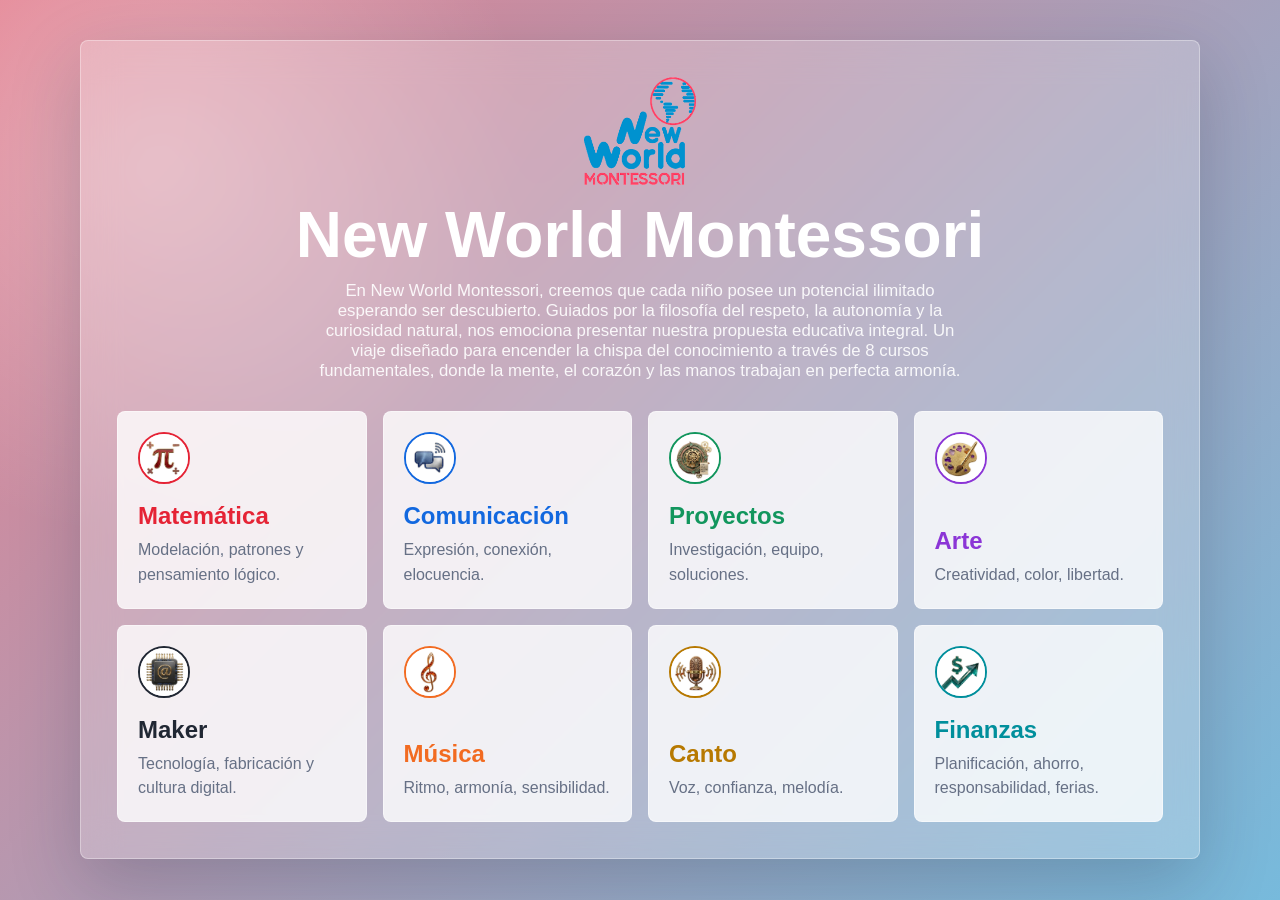
==== index.html @ 88fecc99 "Cursos del colegio: New World Montessori" ====
<!DOCTYPE html>
<html lang="es">
<head>
  <meta charset="UTF-8">
  <meta name="viewport" content="width=device-width, initial-scale=1.0">
  <title>Cursos</title>
  <link rel="stylesheet" href="styles.css">
</head>
<body>
  <main class="site-shell">
    <section class="glass-panel home-panel">
      <header class="brand">
        <img class="brand-logo" src="imagenes/9.png" alt="Logotipo del portal">
        <h1>New World Montessori</h1>
        <p>En New World Montessori, creemos que cada niño posee un potencial ilimitado esperando ser descubierto. Guiados por la filosofía del respeto, la autonomía y la curiosidad natural, nos emociona presentar nuestra propuesta educativa integral. Un viaje diseñado para encender la chispa del conocimiento a través de 8 cursos fundamentales, donde la mente, el corazón y las manos trabajan en perfecta armonía.</p>
      </header>

      <nav class="course-grid" aria-label="Cursos disponibles">
        <a class="course-card math" href="matematica.html">
          <img class="course-icon" src="imagenes/1.png" alt="Icono de Matemática">
          <div><h2>Matemática</h2><p>Modelación, patrones y pensamiento lógico.</p></div>
        </a>
        <a class="course-card communication" href="comunicacion.html">
          <img class="course-icon" src="imagenes/2.png" alt="Icono de Comunicación">
          <div><h2>Comunicación</h2><p>Expresión, conexión, elocuencia.</p></div>
        </a>
        <a class="course-card projects" href="proyectos.html">
          <img class="course-icon" src="imagenes/3.png" alt="Icono de Proyectos">
          <div><h2>Proyectos</h2><p>Investigación, equipo, soluciones.</p></div>
        </a>
        <a class="course-card art" href="arte.html">
          <img class="course-icon" src="imagenes/4.png" alt="Icono de Arte">
          <div><h2>Arte</h2><p>Creatividad, color, libertad.</p></div>
        </a>
        <a class="course-card maker" href="maker.html">
          <img class="course-icon" src="imagenes/5.png" alt="Icono de Maker">
          <div><h2>Maker</h2><p>Tecnología, fabricación y cultura digital.</p></div>
        </a>
        <a class="course-card musica" href="musica.html">
          <img class="course-icon" src="imagenes/6.png" alt="Icono de Música">
          <div><h2>Música</h2><p>Ritmo, armonía, sensibilidad.</p></div>
        </a>
        <a class="course-card canto" href="canto.html">
          <img class="course-icon" src="imagenes/7.png" alt="Icono de Canto">
          <div><h2>Canto</h2><p>Voz, confianza, melodía.</p></div>
        </a>
        <a class="course-card finanzas" href="finanzas.html">
          <img class="course-icon" src="imagenes/8.png" alt="Icono de Finanzas">
          <div><h2>Finanzas</h2><p>Planificación, ahorro, responsabilidad,  ferias.</p></div>
        </a>
      </nav>
    </section>
  </main>
</body>
</html>
---- styles.css ----
:root {
  --bg-a: #e38090;
  --bg-b: #77badc;
  --white: #ffffff;
  --ink: #172033;
  --muted: #667085;
  --glass: rgba(255, 255, 255, 0.2);
  --glass-strong: rgba(255, 255, 255, 0.78);
  --shadow: 0 24px 70px rgba(19, 30, 54, 0.22);
  --radius: 8px;
  font-family: "Segoe UI", Arial, sans-serif;
}

* {
  box-sizing: border-box;
}

body {
  min-height: 100vh;
  margin: 0;
  color: var(--ink);
  background:
    radial-gradient(circle at 12% 18%, rgba(255, 255, 255, 0.32), transparent 28%),
    linear-gradient(135deg, var(--bg-a), var(--bg-b));
  background-attachment: fixed;
}

a {
  color: inherit;
  text-decoration: none;
}

img {
  display: block;
  max-width: 100%;
}

.site-shell {
  width: min(1120px, calc(100% - 32px));
  margin: 0 auto;
  padding: 40px 0;
}

.glass-panel {
  overflow: hidden;
  border: 1px solid rgba(255, 255, 255, 0.34);
  border-radius: var(--radius);
  background: rgba(255, 255, 255, 0.22);
  box-shadow: var(--shadow);
  backdrop-filter: blur(18px);
}

.home-panel {
  padding: 36px;
}

.brand {
  display: grid;
  justify-items: center;
  gap: 14px;
  margin-bottom: 30px;
  text-align: center;
}

.brand-logo,
.course-watermark svg {
  width: 112px;
  height: 112px;
}

.brand h1 {
  margin: 0;
  max-width: 760px;
  color: var(--white);
  font-size: clamp(2rem, 5vw, 4.2rem);
  line-height: 1;
}

.brand p {
  margin: 0;
  max-width: 660px;
  color: rgba(255, 255, 255, 0.9);
  font-size: 1.05rem;
}

.course-grid {
  display: grid;
  grid-template-columns: repeat(4, minmax(0, 1fr));
  gap: 16px;
}

.course-card {
  display: grid;
  min-height: 176px;
  align-content: space-between;
  gap: 18px;
  padding: 20px;
  border: 1px solid rgba(255, 255, 255, 0.42);
  border-radius: var(--radius);
  background: rgba(255, 255, 255, 0.8);
  transition: transform 180ms ease, box-shadow 180ms ease;
}

.course-card:hover {
  transform: translateY(-5px);
  box-shadow: 0 18px 36px rgba(18, 31, 51, 0.18);
}

.course-icon {
  width: 52px;
  height: 52px;
  object-fit: cover;
  border: 2px solid currentColor;
  border-radius: 50%;
}

.course-card h2,
.topic-card h3 {
  margin: 0;
}

.course-card p,
.topic-card p {
  margin: 8px 0 0;
  color: var(--muted);
  line-height: 1.55;
}

.course-page {
  position: relative;
  overflow: hidden;
  padding-bottom: 34px;
}

.course-watermark {
  position: fixed;
  right: -80px;
  bottom: -110px;
  z-index: -1;
  opacity: 0.05;
  pointer-events: none;
}

.course-watermark svg {
  width: min(56vw, 620px);
  height: min(56vw, 620px);
}

.topbar {
  display: grid;
  grid-template-columns: 88px minmax(0, 1fr) auto;
  gap: 18px;
  align-items: center;
  padding: 18px;
  background: var(--glass-strong);
}

.topbar img {
  width: 88px;
  height: 88px;
  object-fit: cover;
  border: 3px solid currentColor;
  border-radius: var(--radius);
}

.topbar h1 {
  margin: 0;
  font-size: clamp(1.6rem, 4vw, 3rem);
}

.topbar p {
  margin: 6px 0 0;
  color: var(--muted);
}

.back-button {
  display: inline-grid;
  min-height: 44px;
  place-items: center;
  padding: 0 16px;
  border: 2px solid currentColor;
  border-radius: var(--radius);
  background: var(--white);
  font-weight: 700;
}

.content-section {
  padding: 30px 28px 0;
}

.section-title {
  margin: 0 0 16px;
  color: var(--white);
  font-size: clamp(1.4rem, 3vw, 2rem);
}

.topic-grid {
  display: grid;
  grid-template-columns: repeat(2, minmax(0, 1fr));
  gap: 18px;
}

.topic-card {
  min-height: 150px;
  padding: 22px;
  border-left: 6px solid currentColor;
  border-radius: var(--radius);
  background: rgba(255, 255, 255, 0.86);
}

.gallery-grid {
  display: grid;
  grid-template-columns: repeat(5, minmax(0, 1fr));
  gap: 14px;
}

.gallery-grid img {
  width: 100%;
  aspect-ratio: 4 / 3;
  object-fit: cover;
  border: 3px solid rgba(255, 255, 255, 0.78);
  border-radius: var(--radius);
  background: rgba(255, 255, 255, 0.35);
}

.math {
  --course: #e52335;
  color: var(--course);
}

.communication {
  --course: #1268df;
  color: var(--course);
}

.projects {
  --course: #12965d;
  color: var(--course);
}

.art {
  --course: #8b35d6;
  color: var(--course);
}

.maker {
  --course: #202733;
  color: var(--course);
}

.musica {
  --course: #f26b21;
  color: var(--course);
}

.canto {
  --course: #b77900;
  color: var(--course);
}

.finanzas {
  --course: #008f9c;
  color: var(--course);
}

@media (max-width: 980px) {
  .course-grid,
  .gallery-grid {
    grid-template-columns: repeat(2, minmax(0, 1fr));
  }
}

@media (max-width: 700px) {
  .site-shell {
    width: min(100% - 20px, 1120px);
    padding: 18px 0;
  }

  .home-panel,
  .content-section {
    padding: 22px 16px;
  }

  .course-grid,
  .topic-grid,
  .gallery-grid {
    grid-template-columns: 1fr;
  }

  .topbar {
    grid-template-columns: 72px minmax(0, 1fr);
  }

  .topbar img {
    width: 72px;
    height: 72px;
  }

  .back-button {
    grid-column: 1 / -1;
    width: 100%;
  }
}
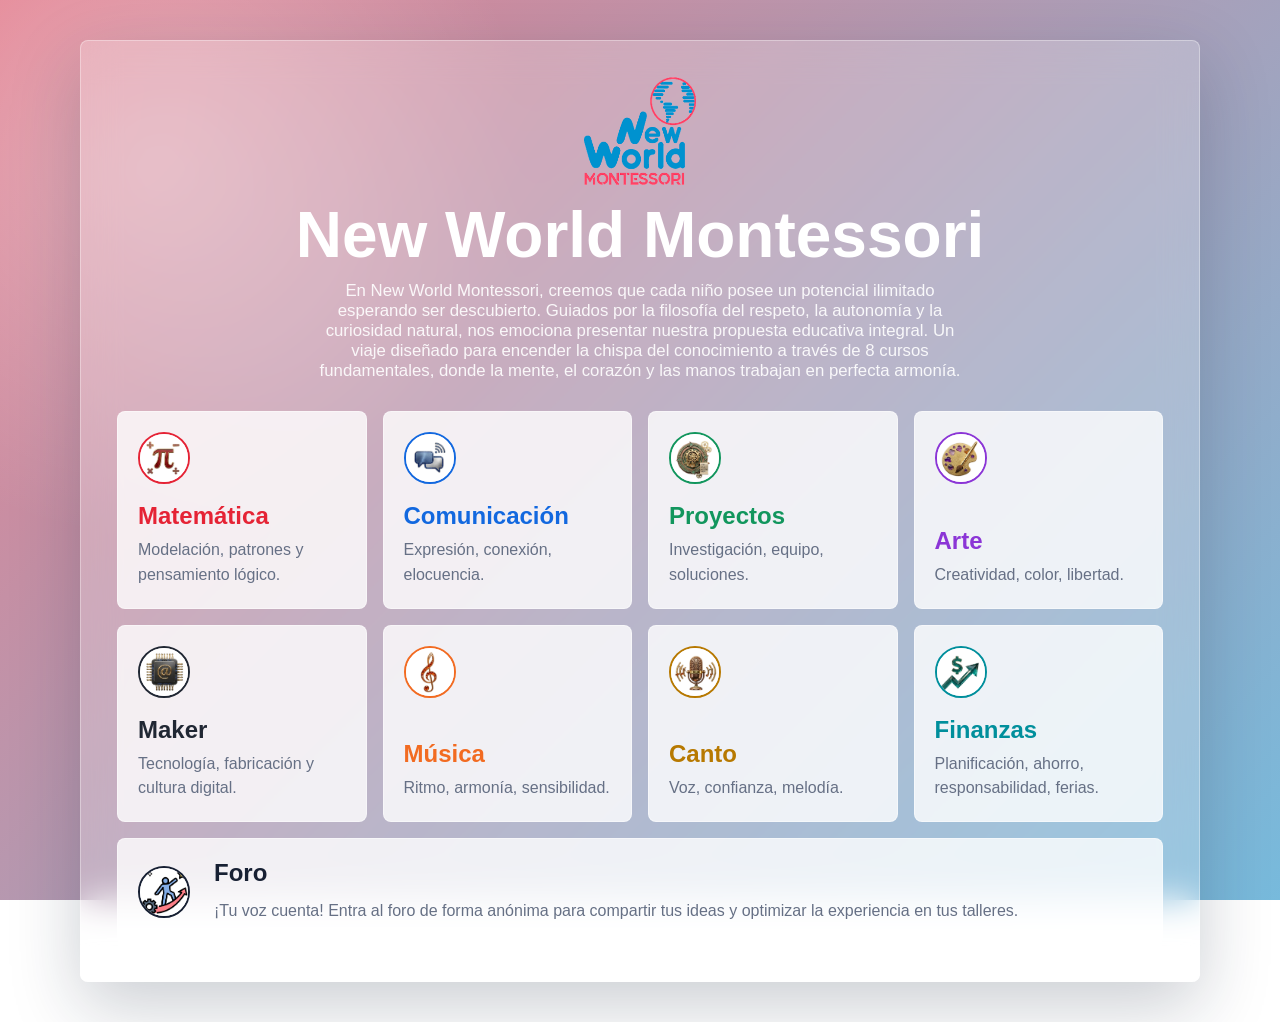
==== commit d71e1c5d: "subiendo actuaizacion" ====
--- a/index.html
+++ b/index.html
@@ -47,7 +47,14 @@
         <a class="course-card finanzas" href="finanzas.html">
           <img class="course-icon" src="imagenes/8.png" alt="Icono de Finanzas">
           <div><h2>Finanzas</h2><p>Planificación, ahorro, responsabilidad,  ferias.</p></div>
-        </a>
+       <a class="course-card foro card-larga" href="https://docs.google.com/forms/d/e/1FAIpQLScgdrkdC7S5GLdBAP70_Kw7xsiAIlN-I5dPjMctxkD6HvUexA/viewform?usp=dialog">
+  	<img class="course-icon" src="imagenes/100.png" alt="Icono de Foro">
+  	<div>
+    	<h2>Foro</h2>
+    	<p>¡Tu voz cuenta! Entra al foro de forma anónima para compartir tus ideas y optimizar la experiencia en tus talleres.</p>
+  	</div>
+	</a>
+
       </nav>
     </section>
   </main>
--- a/styles.css
+++ b/styles.css
@@ -101,6 +101,42 @@
   transition: transform 180ms ease, box-shadow 180ms ease;
 }
 
+/* 1. Mantenemos tus estilos base intactos */
+.course-card {
+  display: grid;
+  min-height: 176px;
+  align-content: space-between;
+  gap: 18px;
+  padding: 20px;
+  border: 1px solid rgba(255, 255, 255, 0.42);
+  border-radius: var(--radius);
+  background: rgba(255, 255, 255, 0.8);
+  transition: transform 180ms ease, box-shadow 180ms ease;
+}
+
+/* 2. NUEVA REGLA: Forzamos a que abarque todo el ancho y reducimos su altura */
+.course-card.card-larga {
+  /* Hace que ocupe desde la columna 1 hasta la 5 (las 4 columnas completas) */
+  grid-column: 1 / -1; 
+  
+  /* Reducimos la altura a la mitad de las tarjetas normales */
+  min-height: 88px;    /* 176px / 2 = 88px */
+  
+  /* Cambiamos el diseño interno a Flexbox para que el icono y el texto estén alineados horizontalmente */
+  display: flex;
+  flex-direction: row;
+  align-items: center;
+  justify-content: flex-start;
+  gap: 24px;
+}
+
+/* Ajuste opcional para que los textos dentro de Foro no se encimen */
+.course-card.card-larga div {
+  display: flex;
+  flex-direction: column;
+  gap: 4px;
+}
+
 .course-card:hover {
   transform: translateY(-5px);
   box-shadow: 0 18px 36px rgba(18, 31, 51, 0.18);
